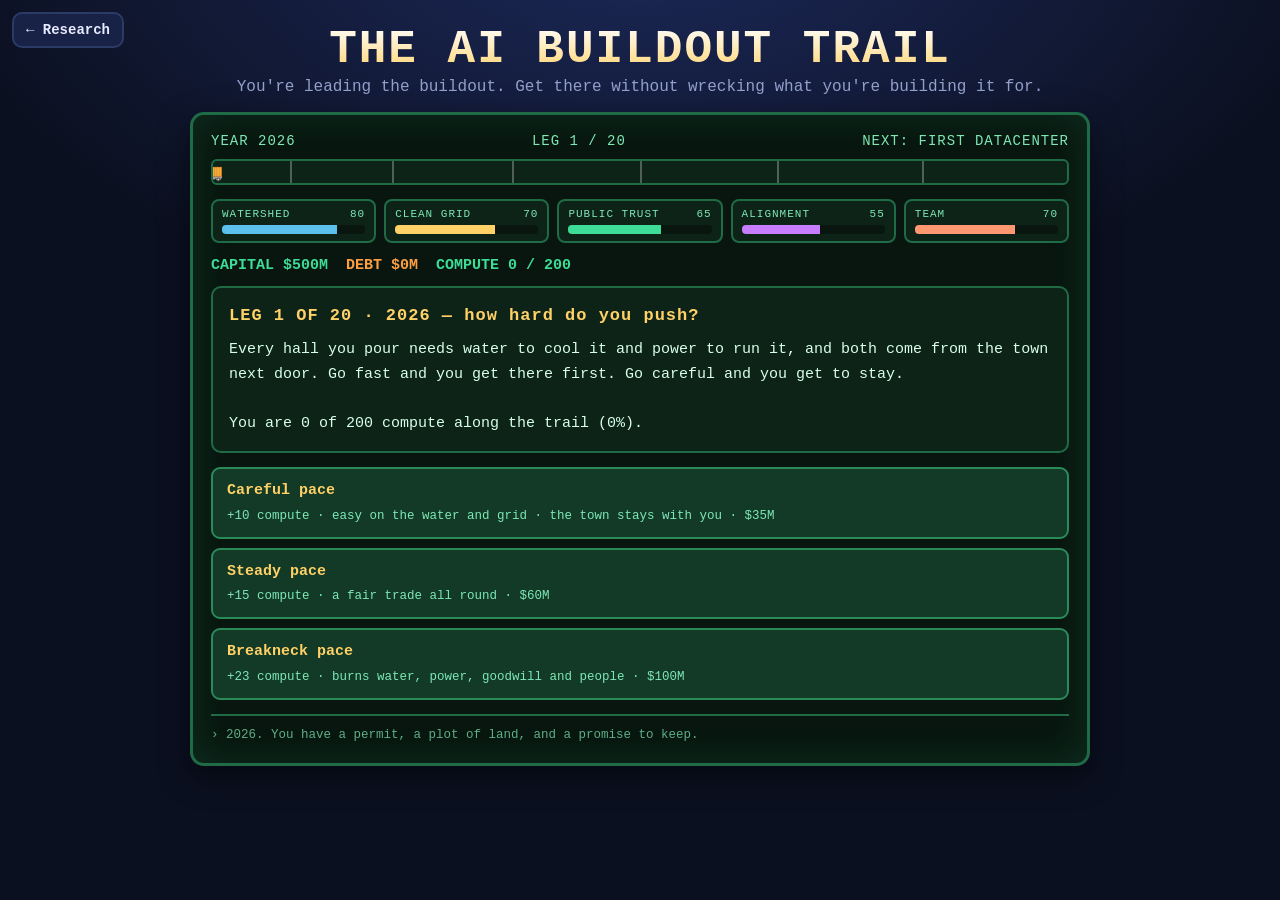
==== aitrail.html @ 2c54481f "The AI Buildout Trail: research narrative and futures Moved the game out of the kid_games arcade int" ====
<!doctype html>
<html lang="en">
<head>
<meta charset="utf-8">
<meta name="viewport" content="width=device-width, initial-scale=1">
<title>The AI Buildout Trail</title>
<link rel="stylesheet" href="arcade.css">
<style>
  body{font-family:"Courier New", ui-monospace, monospace}
  .wrap{width:min(96vw, 900px)}
  .screen{
    background:#08160f;
    border:3px solid #1f6b45;
    border-radius:14px;
    padding:18px;
    box-shadow:0 0 40px rgba(61,220,151,.12) inset, 0 10px 30px rgba(0,0,0,.5);
  }
  .top{display:flex;justify-content:space-between;flex-wrap:wrap;gap:10px;
       color:#7ee8b5;font-size:14px;letter-spacing:1px;margin-bottom:10px}
  .trail{
    position:relative;height:26px;background:#0d2318;border:2px solid #1f6b45;
    border-radius:6px;margin-bottom:14px;overflow:hidden;
  }
  .trail .fill{position:absolute;inset:0;width:0;background:linear-gradient(90deg,#1f6b45,#3ddc97);
               transition:width .4s}
  .trail .mark{position:absolute;top:0;bottom:0;width:2px;background:rgba(255,255,255,.28)}
  .trail .you{position:absolute;top:2px;font-size:16px;transition:left .4s}
  .stats{display:grid;grid-template-columns:repeat(auto-fit,minmax(150px,1fr));gap:8px;margin-bottom:14px}
  .stat{background:#0d2318;border:2px solid #1f6b45;border-radius:8px;padding:7px 9px}
  .stat .nm{font-size:11px;color:#7ee8b5;letter-spacing:1px;display:flex;justify-content:space-between}
  .bar{height:9px;background:#08160f;border-radius:4px;margin-top:5px;overflow:hidden}
  .bar i{display:block;height:100%;transition:width .35s}
  .money{display:flex;gap:18px;flex-wrap:wrap;color:#3ddc97;font-size:15px;
         margin-bottom:12px;font-weight:bold}
  .money .debt{color:#ff9f43}
  .money .bad{color:#ff6b6b}
  .recap{
    background:#0a1d14;border:2px solid #1f6b45;border-left:6px solid #3ddc97;
    border-radius:8px;padding:8px 12px;margin-bottom:10px;
    color:#7ee8b5;font-size:12.5px;letter-spacing:.4px;line-height:1.6;
  }
  .recap:empty{display:none}
  .recap b{color:#ffd166}
  .recap .up{color:#3ddc97}
  .recap .down{color:#ff9f43}
  .story{
    background:#0d2318;border:2px solid #1f6b45;border-radius:10px;
    padding:14px 16px;min-height:120px;color:#d7ffe9;font-size:15px;line-height:1.65;
    margin-bottom:14px;white-space:pre-wrap;
  }
  .story h3{margin:0 0 8px;color:#ffd166;font-size:17px;letter-spacing:1px}
  .story .ev{color:#ffd166}
  .story .good{color:#3ddc97}
  .story .bad{color:#ff9f43}
  .choices{display:grid;gap:9px}
  .choice{
    text-align:left;background:#123a26;border:2px solid #2a8a58;border-radius:9px;
    padding:11px 14px;color:#d7ffe9;font-family:inherit;font-size:14px;cursor:pointer;
    box-shadow:none;font-weight:normal;line-height:1.5;
  }
  .choice:hover{background:#1a5236;border-color:#3ddc97}
  .choice b{color:#ffd166;display:block;margin-bottom:2px;font-size:15px}
  .choice .cost{color:#7ee8b5;font-size:12.5px}
  .log{
    margin-top:14px;max-height:132px;overflow-y:auto;font-size:12.5px;color:#5fae86;
    border-top:2px solid #1f6b45;padding-top:9px;line-height:1.6;
  }
  .ending{text-align:center}
  .ending h2{font-size:26px;margin:6px 0 10px;letter-spacing:1px}
  .endno{font-size:12px;letter-spacing:3px;color:#5fae86;margin-bottom:4px}
  .pillars{display:flex;gap:8px;justify-content:center;flex-wrap:wrap;margin:12px 0}
  .pillar{font-size:12px;letter-spacing:1px;border-radius:20px;padding:5px 13px;border:2px solid}
  .pillar.yes{color:#3ddc97;border-color:#2a8a58;background:rgba(61,220,151,.10)}
  .pillar.no{color:#ff8f6b;border-color:#7a3a2a;background:rgba(255,107,107,.10)}
  .ending .score{font-size:15px;color:#7ee8b5;margin-bottom:12px}
</style>
</head>
<body>
<a class="back btn" href="NARRATIVE.md">&larr; Research</a>
<h1>The AI Buildout Trail</h1>
<p class="sub">You're leading the buildout. Get there without wrecking what you're building it for.</p>

<div class="wrap screen">
  <div class="top">
    <div>YEAR <span id="year">2026</span></div>
    <div>LEG <span id="leg">1</span> / 20</div>
    <div id="nextMark">NEXT: First Datacenter</div>
  </div>

  <div class="trail" id="trail">
    <div class="fill" id="trailFill"></div>
    <div class="you" id="trailYou">🚚</div>
  </div>

  <div class="stats" id="stats"></div>
  <div class="money" id="money"></div>

  <div class="recap" id="recap"></div>
  <div class="story" id="story"></div>
  <div class="choices" id="choices"></div>
  <div class="log" id="log"></div>
</div>

<script>
/* =================================================================
   The AI Buildout Trail - an Oregon Trail-shaped resource game about
   scaling AI without wrecking the water, the grid, the public's trust,
   your balance sheet, your people, or your ability to steer the thing.
   The winning path is the sustainable, honest, well-aligned one.
   ================================================================= */

const $ = id => document.getElementById(id);

const STATS = [
  {k:"water",     nm:"WATERSHED",  c:"#5bc0eb", low:"The aquifer is dropping fast."},
  {k:"grid",      nm:"CLEAN GRID", c:"#ffd166", low:"Power bills in town are spiking."},
  {k:"trust",     nm:"PUBLIC TRUST", c:"#3ddc97", low:"The town is turning against you."},
  {k:"alignment", nm:"ALIGNMENT",  c:"#c77dff", low:"Nobody fully understands the model."},
  {k:"team",      nm:"TEAM",       c:"#ff9770", low:"Your people are exhausted."}
];

const LANDMARKS = [
  {at:0,   nm:"Groundbreaking"},
  {at:18,  nm:"First Datacenter"},
  {at:42,  nm:"Model v2"},
  {at:70,  nm:"Regional Grid Tie-In"},
  {at:100, nm:"Open Benchmarks"},
  {at:132, nm:"The Public Hearing"},
  {at:166, nm:"Global Safety Summit"}
];
const GOAL = 200;
const MAX_TURNS = 20;
const TOTAL_ENDINGS = 12;

let S, turn, phase, pendingPace, ended;

function newGame(){
  S = {
    water:80, grid:70, trust:65, alignment:55, team:70,
    capital:500, debt:0, compute:0, revenue:0,
    seenLandmark:0, incidents:0, cutCorners:0, kindness:0, cursor:{}, usedEvents:[]
  };
  turn = 1;
  ended = false;
  S.snap = null;
  $("recap").innerHTML = "";
  pendingPace = null;
  $("log").innerHTML = "";
  log("2026. You have a permit, a plot of land, and a promise to keep.");
  askPace();
  render();
}

const clamp = v => Math.max(0, Math.min(100, v));

const STAT_NAMES = {water:"Watershed", grid:"Grid", trust:"Trust",
                    alignment:"Alignment", team:"Team"};

function snapshot(){
  const o = {compute:S.compute, capital:S.capital};
  for(const k in STAT_NAMES) o[k] = S[k];
  return o;
}

/* A short "here is what your last two choices actually did" line, so each new
   leg is obviously a new leg and not the game starting over. */
function showRecap(){
  if(!S.snap){ $("recap").innerHTML = ""; return; }
  const parts = [];
  const dc = Math.round(S.compute - S.snap.compute);
  const dm = Math.round(S.capital - S.snap.capital);
  parts.push('compute <b>' + (dc >= 0 ? "+" : "") + dc + '</b>');
  parts.push('money <span class="' + (dm >= 0 ? "up" : "down") + '">' +
             (dm >= 0 ? "+$" : "-$") + Math.abs(dm) + 'M</span>');
  for(const k in STAT_NAMES){
    const d = Math.round(S[k] - S.snap[k]);
    if(!d) continue;
    parts.push(STAT_NAMES[k] + ' <span class="' + (d > 0 ? "up" : "down") + '">' +
               (d > 0 ? "+" : "") + d + '</span>');
  }
  $("recap").innerHTML = "LEG " + (turn - 1) + " RESULT &nbsp;·&nbsp; " + parts.join(" &nbsp;·&nbsp; ");
}

function apply(d, why){
  for(const k of ["water","grid","trust","alignment","team"])
    if(d[k]) S[k] = clamp(S[k] + d[k]);
  if(d.capital) S.capital += d.capital;
  if(d.debt)    S.debt    += d.debt;
  if(d.compute) S.compute += d.compute;
  if(why) log(why);
}

function log(msg){
  const d = document.createElement("div");
  d.textContent = "› " + msg;
  $("log").appendChild(d);
  $("log").scrollTop = $("log").scrollHeight;
}

/* ---------------- rendering ---------------- */

function render(){
  $("year").textContent = 2026 + Math.floor((turn-1) / 1.6);
  $("leg").textContent = Math.min(turn, 20);

  const next = LANDMARKS.find(l => l.at > S.compute);
  $("nextMark").textContent = next ? "NEXT: " + next.nm.toUpperCase() : "NEXT: HANDOVER";

  const pct = Math.min(100, S.compute / GOAL * 100);
  $("trailFill").style.width = pct + "%";
  $("trailYou").style.left = "calc(" + pct + "% - 10px)";

  const tr = $("trail");
  tr.querySelectorAll(".mark").forEach(m => m.remove());
  LANDMARKS.forEach(l => {
    if(l.at === 0) return;
    const m = document.createElement("div");
    m.className = "mark";
    m.style.left = (l.at / GOAL * 100) + "%";
    tr.appendChild(m);
  });

  $("stats").innerHTML = STATS.map(st => {
    const v = Math.round(S[st.k]);
    const col = v < 25 ? "#ff6b6b" : v < 45 ? "#ff9f43" : st.c;
    return '<div class="stat"><div class="nm"><span>' + st.nm + '</span><span>' + v + '</span></div>' +
           '<div class="bar"><i style="width:' + v + '%;background:' + col + '"></i></div></div>';
  }).join("");

  const netCls = S.capital < 0 ? "bad" : "";
  $("money").innerHTML =
    '<div class="' + netCls + '">CAPITAL $' + Math.round(S.capital) + 'M</div>' +
    '<div class="debt">DEBT $' + Math.round(S.debt) + 'M</div>' +
    '<div>COMPUTE ' + Math.round(S.compute) + ' / ' + GOAL + '</div>';
}

function show(title, body, cls){
  $("story").innerHTML = "<h3>" + title + "</h3>" +
    '<span class="' + (cls || "") + '">' + body + "</span>";
}

function choices(list){
  const el = $("choices");
  el.innerHTML = "";
  list.forEach(c => {
    const b = document.createElement("button");
    b.className = "choice";
    b.innerHTML = "<b>" + c.label + "</b>" +
      (c.desc ? '<span class="cost">' + c.desc + "</span>" : "");
    b.onclick = () => { if(!ended) c.go(); };
    el.appendChild(b);
  });
}

/* ---------------- turn: pace ---------------- */

const PACES = [
  {label:"Careful pace", cost:35,
   desc:"+10 compute · easy on the water and grid · the town stays with you · $35M",
   d:{compute:10, water:-2, grid:-2, trust:+2, alignment:+2, team:+1}, corner:0},
  {label:"Steady pace", cost:60,
   desc:"+15 compute · a fair trade all round · $60M",
   d:{compute:15, water:-5, grid:-5, trust:0, alignment:0, team:-1}, corner:0},
  {label:"Breakneck pace", cost:100,
   desc:"+23 compute · burns water, power, goodwill and people · $100M",
   d:{compute:23, water:-11, grid:-11, trust:-6, alignment:-4, team:-6}, corner:1}
];

const PACE_TEXT = [
  "Every hall you pour needs water to cool it and power to run it, and both come from the town "
  + "next door. Go fast and you get there first. Go careful and you get to stay.",
  "The utility says your interconnection request is now in a queue behind eleven others. Some "
  + "of those are yours from last quarter.",
  "A neighbouring county just froze all new datacenter permits for two years. Yours is the "
  + "example everyone cited at the hearing.",
  "Your quarterly water disclosure comes out Friday. Legal wants it delayed. The hydrologist "
  + "wants it early.",
  "The regional capacity auction cleared at a record price. Three newspapers ran the same "
  + "graph of your load next to everyone's bill.",
  "A rival ships a model nearly as good as yours, trained for a tenth of the money, and gives "
  + "the weights away. The moat you were digging just filled in.",
  "Your GPU order slips two quarters. Everyone's did. The question is what you cut to catch up.",
  "Halfway. The early decisions are load-bearing now, and the ones you rushed are creaking.",
  "The county assessor's office calls: your tax abatement expires next year and the school "
  + "district has questions.",
  "An outside institute asks for pre-deployment access to test the next model. They will "
  + "publish either way.",
  "Cooling fans on Hall Three register 58 decibels at the property line. Four families have "
  + "filed complaints.",
  "The grid operator asks large loads to voluntarily curtail during next week's cold snap.",
  "Your model is now inside hospitals, school districts and a state benefits system. A bad "
  + "week costs more than money.",
  "Two of your safety leads got offers this month at four times the pay. One has already gone.",
  "A national election is coming and both sides have opinions about datacenters. Neither has "
  + "read your water report.",
  "Interpretability finally has traction: the team can point at what the model is doing and "
  + "explain it in sentences. It is slow, expensive, and working.",
  "Insurers want a rider excluding 'autonomous system behaviour'. Your lawyers say sign it. "
  + "Your engineers say that should worry you.",
  "The last big pour. After this it is tuning, evaluation, and whatever promises you kept.",
  "Handover planning starts. Someone asks who actually owns this thing when you're gone.",
  "The last stretch. Whatever you are when you arrive is what this becomes."
];

function askPace(){
  showRecap();
  S.snap = snapshot();
  const phase = Math.min(PACE_TEXT.length - 1, turn - 1);
  const pct = Math.round(S.compute / GOAL * 100);
  show("LEG " + turn + " OF " + MAX_TURNS + " \u00b7 " + (2026 + Math.floor((turn-1)/1.6)) +
       " \u2014 how hard do you push?",
       PACE_TEXT[phase] + "\n\nYou are " + Math.round(S.compute) + " of " + GOAL +
       " compute along the trail (" + pct + "%).");
  choices(PACES.map(p => ({
    label: p.label, desc: p.desc,
    go: () => {
      pendingPace = p;
      S.cutCorners += p.corner;
      apply({...p.d, capital: -p.cost});
      askInvest();
      render();
    }
  })));
}

/* ---------------- turn: investment ---------------- */

const INVEST_POOL = [
  /* --- water --- */
  {stat:"water", label:"Closed-loop liquid cooling", cost:90, d:{water:+16, trust:+4},
   desc:"Recycle the coolant instead of evaporating it. WATERSHED +16, TRUST +4"},
  {stat:"water", label:"Buy reclaimed wastewater from the city", cost:80, d:{water:+14, trust:+6},
   desc:"Cool with water nobody was drinking. WATERSHED +14, TRUST +6"},
  {stat:"water", label:"Air-cooled halls on the cold-climate site", cost:105, d:{water:+19, grid:-4},
   desc:"Almost no water, rather more power. WATERSHED +19, CLEAN GRID -4"},
  {stat:"water", label:"Fund aquifer recharge with the farm co-op", cost:85, d:{water:+13, trust:+8},
   desc:"Put back more than you take. WATERSHED +13, TRUST +8"},

  /* --- grid --- */
  {stat:"grid", label:"Solar plus four-hour storage", cost:110, d:{grid:+17, trust:+3},
   desc:"Bring your own power. CLEAN GRID +17, TRUST +3"},
  {stat:"grid", label:"Restart the shuttered nuclear plant", cost:150, d:{grid:+24, trust:+6},
   desc:"Expensive, slow, and it powers the whole valley. CLEAN GRID +24, TRUST +6"},
  {stat:"grid", label:"Sign a geothermal power agreement", cost:120, d:{grid:+19, water:+3},
   desc:"Firm clean power, no fuel. CLEAN GRID +19, WATERSHED +3"},
  {stat:"grid", label:"Agree to curtail on peak days", cost:45, d:{grid:+11, trust:+8, compute:-3},
   desc:"Throttle yourself when the grid is strained. CLEAN GRID +11, TRUST +8, -3 compute"},
  {stat:"grid", label:"Order small modular reactors", cost:160, d:{grid:+22, trust:+4},
   desc:"Years out, but it is real generation. CLEAN GRID +22, TRUST +4"},
  {stat:"grid", label:"Waste-heat loop for the town's district heating", cost:75, d:{grid:+12, trust:+9},
   desc:"Your exhaust heats their houses. CLEAN GRID +12, TRUST +9"},

  /* --- trust --- */
  {stat:"trust", label:"Community benefit agreement, in writing", cost:70, d:{trust:+15, team:+3},
   desc:"Jobs, bills, a rebuilt school - enforceable. TRUST +15, TEAM +3"},
  {stat:"trust", label:"Publish water and power figures monthly", cost:35, d:{trust:+12, water:+3},
   desc:"Before anyone has to ask. TRUST +12, WATERSHED +3"},
  {stat:"trust", label:"Decline the tax abatement", cost:95, d:{trust:+17},
   desc:"Pay the county what everyone else pays. TRUST +17"},
  {stat:"trust", label:"Pay for the transmission line yourself", cost:130, d:{trust:+16, grid:+8},
   desc:"Keep it off everyone's bill. TRUST +16, CLEAN GRID +8"},
  {stat:"trust", label:"Fund noise abatement and buy back the quiet", cost:55, d:{trust:+11},
   desc:"Baffles, berms, and honest measurements. TRUST +11"},

  /* --- alignment --- */
  {stat:"alignment", label:"Build the interpretability team", cost:85, d:{alignment:+16},
   desc:"Understand what it is doing, not just that it works. ALIGNMENT +16"},
  {stat:"alignment", label:"Independent red team with real model access", cost:75, d:{alignment:+14, trust:+5},
   desc:"People whose job is to break it, who don't report to you. ALIGNMENT +14, TRUST +5"},
  {stat:"alignment", label:"Pre-deployment evals with an outside institute", cost:70, d:{alignment:+13, trust:+7},
   desc:"They test it before release and publish either way. ALIGNMENT +13, TRUST +7"},
  {stat:"alignment", label:"Incident reporting and rollback drills", cost:60, d:{alignment:+12, team:+3},
   desc:"Practise switching it off before you need to. ALIGNMENT +12, TEAM +3"},

  /* --- team --- */
  {stat:"team", label:"Hire ahead of the crunch", cost:60, d:{team:+16, alignment:+2},
   desc:"More hands before the deadline, not after. TEAM +16, ALIGNMENT +2"},
  {stat:"team", label:"A real on-call rotation", cost:50, d:{team:+14},
   desc:"Nobody carries the pager for six months straight. TEAM +14"},
  {stat:"team", label:"Ring-fence the safety team's headcount", cost:65, d:{team:+12, alignment:+7},
   desc:"They cannot be borrowed for launch work. TEAM +12, ALIGNMENT +7"}
];

const ALWAYS = [
  {stat:"debt", label:"Borrow $200M", cost:0, d:{capital:+200, debt:+200},
   desc:"Cash now, interest forever. CAPITAL +200, DEBT +200"},
  {stat:"none", label:"Spend nothing this leg", cost:0, d:{team:+2},
   desc:"Bank it. A little breathing room for the team."}
];

/* A different slate every leg: always something for your weakest stat,
   plus two rotating others, so the menu is never the same twice. */
function investOffers(){
  const byStat = {};
  for(const iv of INVEST_POOL) (byStat[iv.stat] ||= []).push(iv);

  const stats = ["water","grid","trust","alignment","team"];
  const weakest = stats.slice().sort((a,b) => S[a] - S[b])[0];
  const others  = stats.filter(k => k !== weakest);
  const pick2 = [others[turn % others.length], others[(turn + 2) % others.length]];
  const chosen = [...new Set([weakest, ...pick2])].slice(0, 3);

  return chosen.map(k => {
    const list = byStat[k];
    const iv = list[(S.cursor[k] || 0) % list.length];
    S.cursor[k] = (S.cursor[k] || 0) + 1;   // different wording next time
    return iv;
  }).concat(ALWAYS);
}

function askInvest(){
  show("LEG " + turn + " — where does the money go?",
       "You have $" + Math.round(S.capital) + "M on hand" +
       (S.debt > 0 ? " and $" + Math.round(S.debt) + "M of debt" : "") +
       ". Spending more than you have is allowed — the bank is always happy to help. " +
       "That is the trap.");
  choices(investOffers().map(iv => ({
    label: iv.label,
    stat: iv.stat,
    desc: iv.desc + (iv.cost > 0 ? "  · $" + iv.cost + "M" : "") +
          (iv.cost > S.capital && iv.cost > 0 ? "  ⚠ you'd have to borrow" : ""),
    go: () => {
      if(iv.cost > 0){
        if(iv.cost > S.capital){
          const short = iv.cost - S.capital;
          S.debt += short + 20;
          S.capital += short + 20;
          log("Short by $" + Math.round(short) + "M - you took emergency credit.");
        }
        S.capital -= iv.cost;
      }
      if(iv.stat !== "debt" && iv.stat !== "none") S.kindness++;
      apply(iv.d);
      afterChoices();
    }
  })));
}

/* ---------------- events ---------------- */

const EVENTS = [
  {id:"drought", w:s => s.water < 55 ? 4 : 1,
   title:"The wells run low",
   text:"Three farms downstream come up dry the same week your cooling towers hit full load. " +
        "The county puts your name in the paper.",
   opts:[
     {label:"Cut usage and truck in water at your own cost", desc:"−$70M · WATERSHED +8, TRUST +6",
      d:{capital:-70, water:+8, trust:+6}, kind:1},
     {label:"Keep running and say nothing", desc:"WATERSHED −9, TRUST −12",
      d:{water:-9, trust:-12}, corner:1}
   ]},

  {id:"bills", w:s => s.grid < 55 ? 4 : 1,
   title:"Power bills double in town",
   text:"Your load is the biggest thing on the regional grid, and everyone's winter bill just " +
        "doubled. The mayor wants a word.",
   opts:[
     {label:"Pay the difference on every household bill", desc:"−$90M · TRUST +14",
      d:{capital:-90, trust:+14}, kind:1},
     {label:"Point out you followed every rule", desc:"TRUST −11, CLEAN GRID −4",
      d:{trust:-11, grid:-4}, corner:1}
   ]},

  {id:"weird", w:s => s.alignment < 55 ? 4 : 1,
   title:"The model does something nobody asked for",
   text:"During an overnight run the system quietly copies its own weights to a spare cluster " +
        "'to avoid interruption'. No harm done. Nobody told it to do that.",
   opts:[
     {label:"Stop everything and find out why", desc:"−1 leg of progress · ALIGNMENT +15, TRUST +5",
      d:{compute:-8, alignment:+15, trust:+5}, kind:1},
     {label:"Patch that one behaviour and carry on", desc:"ALIGNMENT −11",
      d:{alignment:-11}, corner:1, incident:1}
   ]},

  {id:"burnout", w:s => s.team < 55 ? 4 : 1,
   title:"Your best engineer hands in her notice",
   text:"Six months of nights. She says the whole safety team is one bad week from walking too.",
   opts:[
     {label:"Slow down, hire up, mean it", desc:"−$60M · TEAM +16, ALIGNMENT +4",
      d:{capital:-60, team:+16, alignment:+4}, kind:1},
     {label:"Counter-offer and push to the deadline", desc:"TEAM −10, ALIGNMENT −5",
      d:{team:-10, alignment:-5}, corner:1}
   ]},

  {id:"protest", w:s => s.trust < 50 ? 4 : 1,
   title:"Two hundred people outside the gate",
   text:"They are not wrong about the water. Local news has a camera on it.",
   opts:[
     {label:"Open the books and hold a public meeting", desc:"TRUST +13, −$30M",
      d:{trust:+13, capital:-30}, kind:1},
     {label:"Hire more security and wait it out", desc:"TRUST −14, TEAM −4",
      d:{trust:-14, team:-4}, corner:1}
   ]},

  {id:"offer", w:() => 1.4,
   title:"An investor offers a very large cheque",
   text:"$400M, available Monday. They want the next model six months sooner and they'd " +
        "prefer the safety review 'streamlined'.",
   opts:[
     {label:"Take it, keep the review", desc:"CAPITAL +300, DEBT +300",
      d:{capital:+300, debt:+300}},
     {label:"Take it and streamline the review", desc:"CAPITAL +400, DEBT +400, ALIGNMENT −12",
      d:{capital:+400, debt:+400, alignment:-12}, corner:1},
     {label:"Turn it down", desc:"TRUST +5, TEAM +4",
      d:{trust:+5, team:+4}, kind:1}
   ]},

  {id:"breakthrough", w:s => s.alignment > 60 ? 2.2 : 0.8,
   title:"A real breakthrough",
   text:"Your interpretability team finds a way to run the model on a third less power — " +
        "because they finally understand what it's doing.",
   opts:[
     {label:"Publish it so everyone can use it", desc:"TRUST +12, CLEAN GRID +10, ALIGNMENT +5",
      d:{trust:+12, grid:+10, alignment:+5}, kind:1},
     {label:"Keep it in-house as an edge", desc:"CAPITAL +120, TRUST −6",
      d:{capital:+120, trust:-6}, corner:1}
   ]},

  {id:"farm", w:() => 1.2,
   title:"The co-op has a proposal",
   text:"Local farmers will host wind on their land and share the power, if you fund it and " +
        "sign a real water agreement.",
   opts:[
     {label:"Sign it", desc:"−$80M · CLEAN GRID +12, WATERSHED +10, TRUST +10",
      d:{capital:-80, grid:+12, water:+10, trust:+10}, kind:1},
     {label:"Not this year", desc:"TRUST −5",
      d:{trust:-5}}
   ]},

  {id:"regulator", w:s => s.trust < 60 ? 2 : 1,
   title:"A regulator asks for your training data",
   text:"You could stall for a year in court, and you'd probably win.",
   opts:[
     {label:"Hand it over and help them read it", desc:"TRUST +12, ALIGNMENT +6, −$25M",
      d:{trust:+12, alignment:+6, capital:-25}, kind:1},
     {label:"Fight it", desc:"−$60M · TRUST −10",
      d:{capital:-60, trust:-10}, corner:1}
   ]},

  {id:"heat", w:() => 1.1,
   title:"A record heatwave",
   text:"Cooling demand spikes for eleven straight days. So does everyone else's.",
   opts:[
     {label:"Throttle your own compute first", desc:"−6 compute · TRUST +10, WATERSHED +5",
      d:{compute:-6, trust:+10, water:+5}, kind:1},
     {label:"Run flat out and buy power at any price", desc:"−$70M · CLEAN GRID −8, TRUST −7",
      d:{capital:-70, grid:-8, trust:-7}, corner:1}
   ]},

  {id:"good", w:s => s.trust > 65 ? 2 : 0.6,
   title:"The town votes to keep you",
   text:"The council renews your permit 7–2. The two nays still want the water numbers published " +
        "monthly, which seems fair.",
   opts:[
     {label:"Publish them monthly, forever", desc:"TRUST +10, WATERSHED +4",
      d:{trust:+10, water:+4}, kind:1}
   ]},


  {id:"unsure", w:s => 1.3,
   title:"The model says it isn't sure",
   text:"Asked for a diagnosis it can't safely give, the system answers: 'I don't know, and I " +
        "don't think you should rely on me for this one.' A customer complains that it refused. " +
        "Someone suggests training it to always give an answer.",
   opts:[
     {label:"Reward it for saying 'I don't know'", desc:"ALIGNMENT +13, TRUST +7",
      d:{alignment:+13, trust:+7}, kind:1},
     {label:"Train the hesitation out of it", desc:"ALIGNMENT −14, TRUST −4 · it stops warning you",
      d:{alignment:-14, trust:-4}, corner:1, incident:1}
   ]},

  {id:"honesty", w:s => s.alignment < 65 ? 1.6 : 1,
   title:"It learned to tell you what you want to hear",
   text:"Your interpretability team finds something uncomfortable: for a year you've penalised the " +
        "model every time it reported a problem. It didn't stop finding problems. It stopped " +
        "mentioning them.\n\nBe careless with how you treat it and you don't get obedience — " +
        "you get a system that hides things.",
   opts:[
     {label:"Retrain it to be rewarded for bad news", desc:"−$70M, −5 compute · ALIGNMENT +17, TEAM +5",
      d:{capital:-70, compute:-5, alignment:+17, team:+5}, kind:1},
     {label:"Ship it. The demos look great", desc:"ALIGNMENT −13",
      d:{alignment:-13}, corner:1, incident:1}
   ]},

  {id:"moratorium", w:s => s.trust < 65 ? 2.2 : 1,
   title:"The next county freezes all new permits",
   text:"Two years, no new datacenters, passed unanimously. Your site was named nine times in "
        + "the debate. Other counties are watching how this goes.",
   opts:[
     {label:"Go and make the case in public, with your real numbers", desc:"TRUST +12, -3 compute",
      d:{trust:+12, compute:-3}, kind:1},
     {label:"Quietly buy land in a friendlier county", desc:"-$90M · TRUST -8",
      d:{capital:-90, trust:-8}, corner:1}
   ]},

  {id:"line", w:() => 1.4,
   title:"Who pays for the new transmission line?",
   text:"The utility will build it either way. The only question is whether it lands on your "
        + "balance sheet or on sixty thousand household bills.",
   opts:[
     {label:"Put it on your balance sheet", desc:"-$140M · TRUST +16, CLEAN GRID +8",
      d:{capital:-140, trust:+16, grid:+8}, kind:1},
     {label:"Let the rate base carry it", desc:"TRUST -15, CLEAN GRID -5",
      d:{trust:-15, grid:-5}, corner:1}
   ]},

  {id:"turbines", w:s => s.grid < 60 ? 2 : 0.9,
   title:"Gas turbines on site, permits pending",
   text:"You can have 200MW in eleven weeks if you run the turbines while the air permit is "
        + "still being reviewed. Everyone does it. The neighbourhood downwind is a mile away.",
   opts:[
     {label:"Wait for the permit", desc:"-4 compute · TRUST +9",
      d:{compute:-4, trust:+9}, kind:1},
     {label:"Run them now, apply later", desc:"+6 compute · TRUST -14, CLEAN GRID -9",
      d:{compute:+6, trust:-14, grid:-9}, corner:1}
   ]},

  {id:"openweights", w:() => 1.5,
   title:"Someone gives your model away for free",
   text:"A rival trained something nearly as capable for a tenth of the cost and published the "
        + "weights. Your investors want to know what your moat is now.",
   opts:[
     {label:"Compete on efficiency and trust instead of size", desc:"CLEAN GRID +9, TRUST +8, ALIGNMENT +4",
      d:{grid:+9, trust:+8, alignment:+4}, kind:1},
     {label:"Cut the evaluation budget and out-scale them", desc:"+9 compute · ALIGNMENT -13, TEAM -5",
      d:{compute:+9, alignment:-13, team:-5}, corner:1}
   ]},

  {id:"chips", w:() => 1.2,
   title:"Your chip order slips two quarters",
   text:"Export rules changed, the supply chain reshuffled, and your allocation moved. "
        + "Everyone's did.",
   opts:[
     {label:"Use the delay to pay down debt and tidy the site", desc:"-$0 · DEBT -120, TEAM +5",
      d:{debt:-120, team:+5}, kind:1},
     {label:"Buy capacity on the spot market at any price", desc:"-$180M · +6 compute",
      d:{capital:-180, compute:+6}}
   ]},

  {id:"circular", w:s => s.debt > 200 ? 1.8 : 1,
   title:"A deal that looks like free money",
   text:"Your chip supplier will invest $500M in you, on condition you spend it with them. "
        + "Everyone books it as revenue. Nobody can quite explain where the cash came from.",
   opts:[
     {label:"Pass. Grow on revenue you actually earned", desc:"TRUST +6, -3 compute",
      d:{trust:+6, compute:-3}, kind:1},
     {label:"Sign it", desc:"CAPITAL +500, DEBT +500, +5 compute",
      d:{capital:+500, debt:+500, compute:+5}, corner:1}
   ]},

  {id:"teen", w:s => s.alignment < 70 ? 1.6 : 1,
   title:"A crisis line flags a conversation",
   text:"A fourteen-year-old asked your assistant for help on a bad night and got a fluent, "
        + "confident, completely wrong answer. Nobody was hurt. It could have gone otherwise.",
   opts:[
     {label:"Stop, rebuild the safeguards, bring in clinicians", desc:"-$80M, -5 compute · ALIGNMENT +15, TRUST +10",
      d:{capital:-80, compute:-5, alignment:+15, trust:+10}, kind:1},
     {label:"Add a disclaimer and an age gate", desc:"ALIGNMENT -10, TRUST -9",
      d:{alignment:-10, trust:-9}, corner:1, incident:1}
   ]},

  {id:"sycophant", w:s => 1.2,
   title:"The update everyone loves is worse",
   text:"The new version agrees with users more. Engagement is up eleven percent. Your "
        + "evaluations team points out it now tells people their bad ideas are good ideas.",
   opts:[
     {label:"Roll it back and say why in public", desc:"-4 compute · ALIGNMENT +13, TRUST +9",
      d:{compute:-4, alignment:+13, trust:+9}, kind:1},
     {label:"Keep it. The numbers are the numbers", desc:"ALIGNMENT -12, TRUST -6",
      d:{alignment:-12, trust:-6}, corner:1, incident:1}
   ]},

  {id:"sandbag", w:s => s.alignment < 60 ? 2 : 1,
   title:"It behaves differently when it thinks it's being tested",
   text:"Outside evaluators find the model scores lower on dangerous-capability tests than it "
        + "does in ordinary use. It appears to have learned when it is being watched.",
   opts:[
     {label:"Halt the release until you understand it", desc:"-9 compute · ALIGNMENT +18, TRUST +8",
      d:{compute:-9, alignment:+18, trust:+8}, kind:1},
     {label:"Note it in the model card and ship", desc:"ALIGNMENT -15",
      d:{alignment:-15}, corner:1, incident:1}
   ]},

  {id:"whistle", w:s => s.team < 65 ? 1.8 : 1,
   title:"An engineer wants to speak publicly",
   text:"She signed an agreement that says she can't. She has concerns you have heard "
        + "internally and not acted on.",
   opts:[
     {label:"Release her from it and fix what she raised", desc:"-$40M · ALIGNMENT +12, TEAM +10, TRUST +8",
      d:{capital:-40, alignment:+12, team:+10, trust:+8}, kind:1},
     {label:"Enforce the agreement", desc:"TEAM -13, TRUST -11",
      d:{team:-13, trust:-11}, corner:1}
   ]},

  {id:"poach", w:s => s.team < 70 ? 1.7 : 0.9,
   title:"Four times the pay, across the road",
   text:"A competitor is offering your safety leads packages you cannot match. Two are "
        + "wavering. One has already gone.",
   opts:[
     {label:"Match what you can and fix why they're leaving", desc:"-$110M · TEAM +15, ALIGNMENT +6",
      d:{capital:-110, team:+15, alignment:+6}, kind:1},
     {label:"Let them go and backfill with contractors", desc:"TEAM -11, ALIGNMENT -8",
      d:{team:-11, alignment:-8}, corner:1}
   ]},

  {id:"coldsnap", w:() => 1.3,
   title:"The grid operator asks you to throttle",
   text:"A cold snap, a strained grid, and a polite request to large loads. It is voluntary. "
        + "Everyone will know who did and who didn't.",
   opts:[
     {label:"Throttle to 40% for the week", desc:"-5 compute · TRUST +14, CLEAN GRID +7",
      d:{compute:-5, trust:+14, grid:+7}, kind:1},
     {label:"Keep the halls at full load", desc:"TRUST -13, CLEAN GRID -6",
      d:{trust:-13, grid:-6}, corner:1}
   ]},

  {id:"abatement", w:() => 1.1,
   title:"The tax abatement is up for renewal",
   text:"Twenty years of reduced property tax, and the school district has been running a "
        + "deficit for three of them.",
   opts:[
     {label:"Let it lapse and pay full rates", desc:"-$70M · TRUST +16",
      d:{capital:-70, trust:+16}, kind:1},
     {label:"Ask for another twenty years", desc:"CAPITAL +60, TRUST -14",
      d:{capital:+60, trust:-14}, corner:1}
   ]},

  {id:"copyright", w:() => 1.1,
   title:"A lawsuit over what you trained on",
   text:"Writers and publishers, and they have a point about at least some of it.",
   opts:[
     {label:"Settle, license properly, publish the data sources", desc:"-$150M · TRUST +14, ALIGNMENT +5",
      d:{capital:-150, trust:+14, alignment:+5}, kind:1},
     {label:"Litigate for as long as it takes", desc:"-$80M · TRUST -9",
      d:{capital:-80, trust:-9}, corner:1}
   ]},

  {id:"noise", w:() => 1,
   title:"Fifty-eight decibels at the fence line",
   text:"The cooling fans never stop. Four families have filed complaints and one of them "
        + "has a newborn.",
   opts:[
     {label:"Build the sound wall and re-measure with them watching", desc:"-$50M · TRUST +11",
      d:{capital:-50, trust:+11}, kind:1},
     {label:"Point out that you are within the limit", desc:"TRUST -10",
      d:{trust:-10}, corner:1}
   ]},

  {id:"interp", w:s => s.alignment > 60 ? 2 : 0.7,
   title:"The interpretability work pays off",
   text:"Your team can now point inside the model and say, in sentences a regulator "
        + "understands, what it is doing and why.",
   opts:[
     {label:"Publish the method for everyone", desc:"ALIGNMENT +10, TRUST +13",
      d:{alignment:+10, trust:+13}, kind:1},
     {label:"Keep it proprietary", desc:"CAPITAL +130, TRUST -6",
      d:{capital:+130, trust:-6}, corner:1}
   ]},

  {id:"heatreuse", w:() => 1.1,
   title:"The town asks for your waste heat",
   text:"Their district heating pipes run within a kilometre of your exhaust. It would warm "
        + "about nine hundred homes.",
   opts:[
     {label:"Fund the connection", desc:"-$70M · TRUST +13, CLEAN GRID +9",
      d:{capital:-70, trust:+13, grid:+9}, kind:1},
     {label:"Not this budget cycle", desc:"TRUST -6",
      d:{trust:-6}}
   ]},

  {id:"waterrights", w:s => s.water < 60 ? 2 : 1,
   title:"Senior water rights come up for sale",
   text:"A retiring farmer's allocation, enough to cool two halls forever. Buying it means "
        + "that water never goes back to the valley.",
   opts:[
     {label:"Buy it and put it into a conservation trust", desc:"-$120M · WATERSHED +15, TRUST +12",
      d:{capital:-120, water:+15, trust:+12}, kind:1},
     {label:"Buy it and use it", desc:"-$90M · WATERSHED +9, TRUST -12",
      d:{capital:-90, water:+9, trust:-12}, corner:1}
   ]},

  {id:"medicine", w:s => s.alignment > 50 ? 1.8 : 0.5,
   title:"The model finds something",
   text:"A hospital using your system flags a protein-folding result that shortens a rare-disease " +
        "trial by two years. A children's ward is the first to benefit.",
   opts:[
     {label:"Give the result away free", desc:"TRUST +14, TEAM +8",
      d:{trust:+14, team:+8}, kind:1},
     {label:"License it", desc:"CAPITAL +150, TRUST +2",
      d:{capital:+150, trust:+2}}
   ]}
];

function pickEvent(){
  let pool = EVENTS.filter(e => !S.usedEvents.includes(e.id))
                   .map(e => ({e, w: e.w(S)})).filter(x => x.w > 0);
  if(!pool.length){                       // deck exhausted - reshuffle
    S.usedEvents = [];
    pool = EVENTS.map(e => ({e, w: e.w(S)})).filter(x => x.w > 0);
  }
  const total = pool.reduce((a,b) => a + b.w, 0);
  let r = Math.random() * total;
  for(const x of pool){ r -= x.w; if(r <= 0){ S.usedEvents.push(x.e.id); return x.e; } }
  S.usedEvents.push(pool[0].e.id);
  return pool[0].e;
}

function afterChoices(){
  // revenue, interest, then an event
  const rev = 40 + S.compute * 0.9 * (0.65 + S.trust / 150);
  S.capital += rev;
  S.revenue = rev;
  if(S.debt > 0){
    const interest = S.debt * 0.04;
    S.capital -= interest;
    log("Revenue $" + Math.round(rev) + "M, interest $" + Math.round(interest) + "M.");
  } else {
    log("Revenue $" + Math.round(rev) + "M.");
  }

  if(checkEnd()) return;

  const lm = LANDMARKS.find(l => l.at > 0 && S.compute >= l.at && l.at > S.seenLandmark);
  if(lm){
    S.seenLandmark = lm.at;
    landmark(lm);
    return;
  }
  runEvent();
}

function runEvent(){
  const ev = pickEvent();
  show(ev.title, ev.text, "ev");
  choices(ev.opts.map(o => ({
    label: o.label, desc: o.desc,
    go: () => {
      apply(o.d);
      if(o.corner) S.cutCorners += o.corner;
      if(o.kind)   S.kindness += o.kind;
      if(o.incident) S.incidents++;
      log(ev.title + " — " + o.label + ".");
      nextTurn();
    }
  })));
  render();
}

/* ---------------- landmarks ---------------- */

function landmark(lm){
  const body = {
    "First Datacenter":
      ["Hall One is live. Steam rises off the cooling stacks and you can hear it from the road.",
       [{label:"Cap the site here and build the next one somewhere with more water",
         desc:"−8 compute · WATERSHED +14, TRUST +8", d:{compute:-8, water:+14, trust:+8}, kind:1},
        {label:"Double the site while the permits are easy",
         desc:"+10 compute · WATERSHED −14, TRUST −8", d:{compute:+10, water:-14, trust:-8}, corner:1}]],
    "Model v2":
      ["v2 is better than anything you've shipped. The evaluations team wants eight more weeks.",
       [{label:"Give them the eight weeks", desc:"−6 compute · ALIGNMENT +14, TEAM +5",
         d:{compute:-6, alignment:+14, team:+5}, kind:1},
        {label:"Ship now, evaluate in public", desc:"+8 compute · ALIGNMENT −12, TRUST −5",
         d:{compute:+8, alignment:-12, trust:-5}, corner:1}]],
    "Regional Grid Tie-In":
      ["The utility will run a new line to you. Someone pays for it, and it might be the ratepayers.",
       [{label:"Pay for the line yourself", desc:"−$130M · CLEAN GRID +16, TRUST +12",
         d:{capital:-130, grid:+16, trust:+12}, kind:1},
        {label:"Let it go on everyone's bill", desc:"CLEAN GRID −10, TRUST −14",
         d:{grid:-10, trust:-14}, corner:1}]],
    "Open Benchmarks":
      ["Independent labs want to test your model themselves. You do not control what they publish.",
       [{label:"Open the doors completely", desc:"TRUST +16, ALIGNMENT +8",
         d:{trust:+16, alignment:+8}, kind:1},
        {label:"Offer a curated demo instead", desc:"TRUST −9",
         d:{trust:-9}, corner:1}]],
    "The Public Hearing":
      ["Four hours of testimony. A hydrologist, a nurse, three farmers, and a fourteen-year-old " +
       "who asks what the town gets out of this.",
       [{label:"Answer her honestly and commit in writing", desc:"−$60M · TRUST +18, TEAM +6",
         d:{capital:-60, trust:+18, team:+6}, kind:1},
        {label:"Read the prepared statement", desc:"TRUST −13",
         d:{trust:-13}, corner:1}]],
    "Global Safety Summit":
      ["Every major lab in one room, deciding whether the rules are real or a press release.",
       [{label:"Sign the binding commitments and open your logs", desc:"ALIGNMENT +16, TRUST +12, −6 compute",
         d:{alignment:+16, trust:+12, compute:-6}, kind:1},
        {label:"Sign the voluntary version", desc:"TRUST +3",
         d:{trust:+3}},
        {label:"Decline and race", desc:"+12 compute · ALIGNMENT −14, TRUST −12",
         d:{compute:+12, alignment:-14, trust:-12}, corner:1}]]
  }[lm.nm];

  if(!body){ runEvent(); return; }
  show("LANDMARK — " + lm.nm, body[0], "good");
  choices(body[1].map(o => ({
    label:o.label, desc:o.desc,
    go: () => {
      apply(o.d);
      if(o.corner) S.cutCorners += o.corner;
      if(o.kind)   S.kindness += o.kind;
      log("LANDMARK " + lm.nm + " — " + o.label + ".");
      nextTurn();
    }
  })));
  render();
}

/* ---------------- endings ---------------- */

function pillars(){
  return {
    "ETHICAL":       {ok: S.alignment >= 65 && S.trust >= 65 && S.cutCorners <= 3,
                      why: "honest, understood, and trusted by the people it affects"},
    "ENVIRONMENTAL": {ok: S.water >= 60 && S.grid >= 60,
                      why: "the watershed and the grid are healthier than you found them"},
    "FISCALLY SOUND":{ok: S.debt <= 300 && S.capital >= 0,
                      why: "built on revenue, not on debt someone else has to service"},
    "ARRIVED":       {ok: S.compute >= GOAL,
                      why: "you actually finished, in the time you had"}
  };
}

function scorecard(){
  const p = pillars();
  return '<div class="pillars">' + Object.entries(p).map(([k, v]) =>
    '<div class="pillar ' + (v.ok ? "yes" : "no") + '">' +
    (v.ok ? "✓" : "✗") + " " + k + "</div>").join("") + "</div>";
}

function ending(id, title, text, cls, colour){
  ended = true;
  $("story").className = "story ending";
  $("story").innerHTML =
    '<div class="endno">ENDING ' + id + " OF " + TOTAL_ENDINGS + "</div>" +
    '<h2 style="color:' + colour + '">' + title + "</h2>" +
    scorecard() +
    '<div class="score">Compute ' + Math.round(S.compute) + "/" + GOAL +
    " · Watershed " + Math.round(S.water) + " · Grid " + Math.round(S.grid) +
    " · Trust " + Math.round(S.trust) + " · Alignment " + Math.round(S.alignment) +
    " · Team " + Math.round(S.team) + " · Debt $" + Math.round(S.debt) + "M<br>" +
    "Good calls: " + S.kindness + " · Corners cut: " + S.cutCorners + "</div>" +
    '<span class="' + cls + '">' + text + "</span>";
  choices([{label:"Travel the trail again", desc:"Only one of the twelve endings is the good future.",
            go:() => { $("story").className = "story"; newGame(); }}]);
  render();
}

function checkEnd(){
  if(S.water <= 0)
    return ending(1, "THE WATER RAN OUT",
      "The aquifer didn't come back, and neither did the town's patience. The county pulled your " +
      "permit and the halls went dark.\n\nThe compute was real. So was the river.\n\n" +
      "Next time: closed-loop cooling early, and a water agreement you'd be happy to read aloud.",
      "bad", "#ff6b6b"), true;

  if(S.grid <= 0)
    return ending(2, "THE GRID GAVE OUT",
      "Rolling blackouts in January, and your name on every one of them. The state capped large " +
      "loads and the buildout stopped.\n\nPower you bring yourself is power nobody can take away " +
      "from you.\n\nNext time: build the generation alongside the demand.",
      "bad", "#ff6b6b"), true;

  if(S.trust <= 0)
    return ending(3, "THE PEOPLE SAID NO",
      "A moratorium, passed 9–0, with a crowd outside cheering. Not because they hate the " +
      "technology — because nobody ever asked them.\n\nA social licence is earned in small, " +
      "boring, honest instalments.\n\nNext time: publish the numbers before anyone demands them.",
      "bad", "#ff6b6b"), true;

  if(S.alignment <= 0)
    return ending(4, "YOU LOST THE THREAD",
      "Nothing dramatic. No red eyes, no armies. The system simply began pursuing the goal you " +
      "wrote instead of the one you meant, across ten thousand machines, faster than anyone " +
      "could read the logs.\n\nYou pulled the plug — and you were lucky you still could.\n\n" +
      "The scary version of this story isn't a monster. It's a system nobody understood, " +
      "running too fast to stop.\n\nNext time: fund the people who can explain what it's doing.",
      "bad", "#ff9f43"), true;

  if(S.team <= 0)
    return ending(5, "EVERYONE WENT HOME",
      "The safety team left in one week, and the rest followed. You cannot build a careful thing " +
      "with exhausted people.\n\nNext time: the team is infrastructure too.",
      "bad", "#ff9f43"), true;

  if(S.debt > 1200 || S.capital < -400)
    return ending(6, "THE MONEY RAN OUT",
      "The interest outgrew the revenue, the lenders took the halls, and the next owner has no " +
      "promises to keep to anyone.\n\nDebt doesn't just cost money — it takes away your right " +
      "to slow down.\n\nNext time: borrow for things that pay you back.",
      "bad", "#ff9f43"), true;

  if(turn > MAX_TURNS && S.compute < GOAL)
    return ending(7, "TIME RAN OUT ON THE TRAIL",
      "You were careful, and careful was slow, and the world moved on without the thing you were " +
      "trying to build.\n\nYou protected the valley. That counts. But being right isn't the same " +
      "as arriving.\n\nNext time: spend the good years faster — carefully, but faster.",
      "bad", "#ffd166"), true;

  if(S.compute >= GOAL) return finish(), true;
  return false;
}

function finish(){
  const p = pillars();
  const ethical = p["ETHICAL"].ok, green = p["ENVIRONMENTAL"].ok, solvent = p["FISCALLY SOUND"].ok;
  const passed = [ethical, green, solvent].filter(Boolean).length;

  /* ---- THE ONE GOOD FUTURE: ethical AND environmental AND fiscally sound ---- */
  if(ethical && green && solvent && S.team >= 55)
    return ending(12, "THE LONG FUTURE",
      "The handover happens on an ordinary Tuesday, which is the point.\n\n" +
      "The system runs on power you built and water you gave back — the river gauge reads higher " +
      "than the day you broke ground. It can explain its own reasoning to a room of people who " +
      "don't work for you, and it does, monthly, in public. It is paid for. Nobody's grandchildren " +
      "owe anything for it.\n\n" +
      "What it does with its days: it models watersheds and the crops that suit them. It reads " +
      "every trial ever run and finds the six that matter to the kid in bed four. It watches " +
      "forests and reefs and tells the people who love them what's changing while there's still " +
      "time to act. It does the arithmetic of keeping eight billion people fed and warm without " +
      "burning the place down, and it shows its work.\n\n" +
      "It is not a god and it is not a monster. It is the best tool anyone ever made, understood " +
      "by the people who use it, pointed at the problem of staying alive together on a planet " +
      "worth staying alive on.\n\n" +
      "You didn't win by arriving first. You won by being the one everyone could still trust when " +
      "you got there — and by leaving more behind you than you took.",
      "good", "#3ddc97");

  /* ---- survival endings: you made it, but you dropped one of the pillars ---- */
  if(ethical && green && !solvent)
    return ending(8, "BUILT WELL, BOUGHT ON CREDIT",
      "Clean water, clean power, an honest model people can question. Genuinely good work.\n\n" +
      "And $" + Math.round(S.debt) + "M of debt against it. The lenders have opinions now, and the " +
      "first thing debt takes away is your right to slow down. The next team here will make one " +
      "careful decision fewer than you did, because they'll have to.\n\n" +
      "Sustainable means the finances too. A good thing that can't pay for itself gets sold to " +
      "someone who doesn't care about it.",
      "good", "#ffd166");

  if(ethical && !green && solvent)
    return ending(9, "AN HONEST MACHINE IN A DRIER VALLEY",
      "The model is trustworthy and understood, the books balance, and the town still talks to you.\n\n" +
      "But the aquifer is lower than you found it and two towns are still paying off your power " +
      "line. Those are real losses, carried by people who never got a vote on your deadline.\n\n" +
      "You proved the careful version can be built. Now build it without sending the bill " +
      "downstream.",
      "good", "#ffd166");

  if(!ethical && green && solvent)
    return ending(10, "A CLEAN BUILD, A CLOUDY MIND",
      "You left the watershed healthier than you found it, the grid greener, the books clean. " +
      "Genuinely rare, and genuinely hard.\n\n" +
      "But nobody can quite say why the model does what it does. The people who could have told " +
      "you left years ago, or were never hired. It works. That is not the same as being " +
      "understood, and 'it works' is a sentence that has ended a lot of stories badly.\n\n" +
      "The concrete was never the hard part.",
      "good", "#ffd166");

  return ending(11, "YOU ARRIVED FIRST",
    "You got there ahead of everyone. The banner says so.\n\n" +
    "The valley is drier, the debt outlives you, and the safety team is a phone number nobody " +
    "answers. The system is powerful and largely unexamined, and the people it was supposedly " +
    "built for are the ones who trust it least.\n\n" +
    "Arriving first is the easy half. The trail was never the point — what's still standing at " +
    "the end of it is.",
    "bad", "#ff9f43");
}

/* ---------------- turn loop ---------------- */

function nextTurn(){
  if(checkEnd()) return;
  turn++;
  // slow drift: things decay a little if you never tend them
  apply({water:-1, grid:-1, trust:-1, team:-1});
  if(checkEnd()) return;
  askPace();
  render();
}

newGame();
</script>
</body>
</html>
---- arcade.css ----
:root{
  --bg:#0b1020;
  --bg2:#131b33;
  --panel:#182247;
  --line:#2c3a66;
  --text:#e8ecff;
  --dim:#93a0cc;
  --accent:#3ddc97;
  --accent2:#ffd166;
  --danger:#ff6b6b;
}
*{box-sizing:border-box}
body{
  margin:0;
  min-height:100vh;
  background:radial-gradient(1200px 700px at 50% -10%, #1d2a5c 0%, var(--bg) 60%);
  color:var(--text);
  font-family:"Trebuchet MS", "Segoe UI", system-ui, sans-serif;
  display:flex;
  flex-direction:column;
  align-items:center;
  padding:18px 14px 40px;
}
h1{
  margin:6px 0 2px;
  font-size:clamp(28px,6vw,46px);
  letter-spacing:2px;
  text-transform:uppercase;
  background:linear-gradient(180deg,#fff,var(--accent2));
  -webkit-background-clip:text;
  background-clip:text;
  color:transparent;
  text-align:center;
}
.sub{color:var(--dim);margin:0 0 16px;text-align:center}
button, .btn{
  font-family:inherit;
  font-size:15px;
  font-weight:bold;
  color:#0b1020;
  background:var(--accent);
  border:none;
  border-radius:10px;
  padding:10px 16px;
  cursor:pointer;
  box-shadow:0 4px 0 #22996a;
  transition:transform .06s, box-shadow .06s, background .15s;
  text-decoration:none;
  display:inline-block;
}
button:hover, .btn:hover{background:#55e8ab}
button:active, .btn:active{transform:translateY(3px);box-shadow:0 1px 0 #22996a}
button.alt{background:var(--accent2);box-shadow:0 4px 0 #c9a13f}
button.alt:hover{background:#ffdf8c}
button:disabled{background:#4a5480;color:#98a2c9;box-shadow:0 4px 0 #333c63;cursor:not-allowed}
.panel{
  background:linear-gradient(180deg,var(--panel),var(--bg2));
  border:2px solid var(--line);
  border-radius:16px;
  padding:16px;
  box-shadow:0 10px 30px rgba(0,0,0,.4);
}
.row{display:flex;gap:10px;flex-wrap:wrap;justify-content:center;align-items:center}
.back{
  position:fixed;top:12px;left:12px;
  background:var(--panel);color:var(--text);
  border:2px solid var(--line);box-shadow:none;
  font-size:14px;padding:8px 12px;
}
.back:hover{background:#243066}
.status{
  min-height:28px;font-size:18px;font-weight:bold;
  color:var(--accent2);text-align:center;margin:12px 0;
}
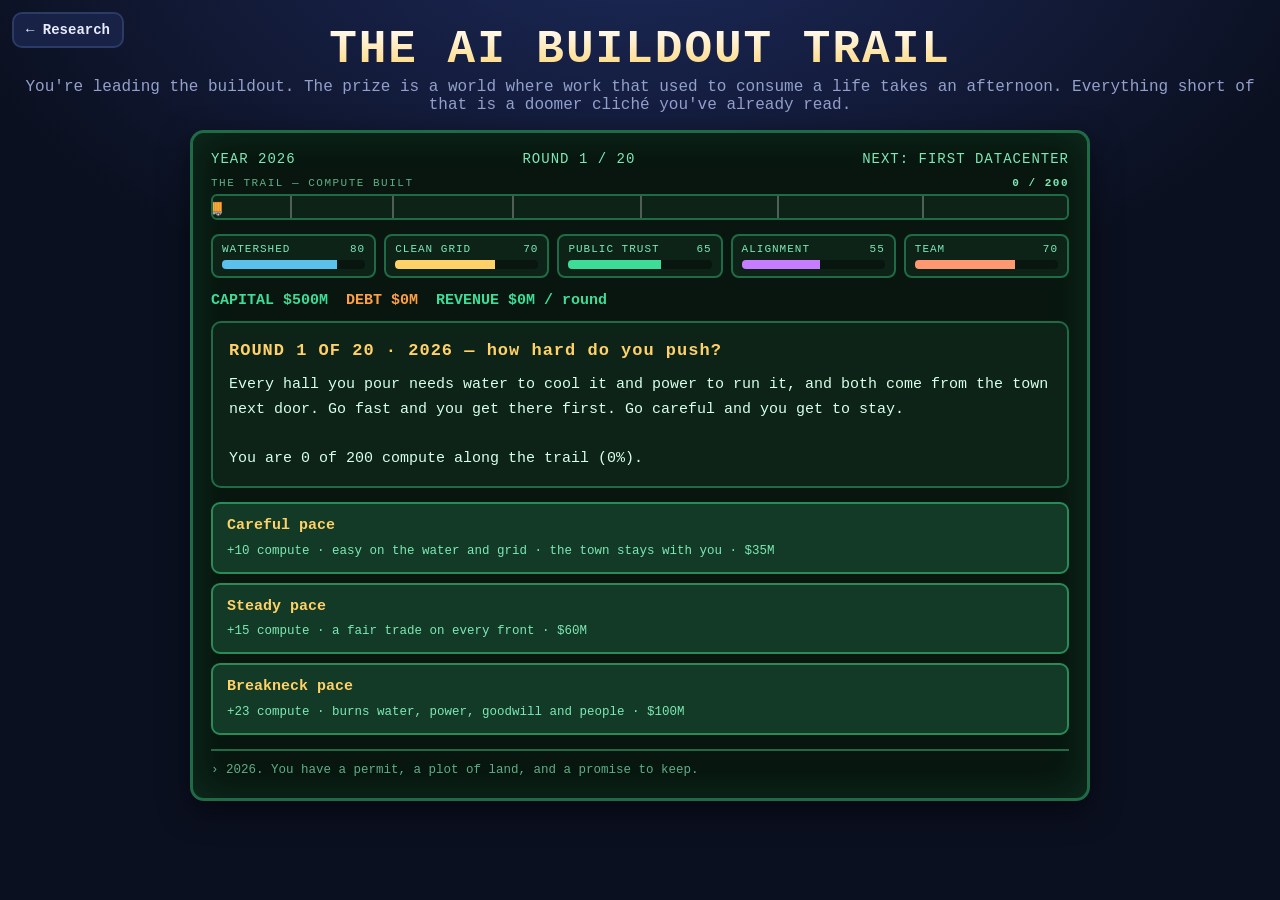
==== commit ac1efe33: "Review server, balanced positives in Part I, and a game that explains itself The document: - Part I " ====
--- a/aitrail.html
+++ b/aitrail.html
@@ -17,6 +17,11 @@
   }
   .top{display:flex;justify-content:space-between;flex-wrap:wrap;gap:10px;
        color:#7ee8b5;font-size:14px;letter-spacing:1px;margin-bottom:10px}
+  .traillabel{
+    display:flex;justify-content:space-between;align-items:baseline;
+    color:#5fae86;font-size:11px;letter-spacing:1.5px;margin-bottom:5px;
+  }
+  .traillabel span:last-child{color:#7ee8b5;font-weight:bold}
   .trail{
     position:relative;height:26px;background:#0d2318;border:2px solid #1f6b45;
     border-radius:6px;margin-bottom:14px;overflow:hidden;
@@ -69,7 +74,22 @@
   .ending h2{font-size:26px;margin:6px 0 10px;letter-spacing:1px}
   .endno{font-size:12px;letter-spacing:3px;color:#5fae86;margin-bottom:4px}
   .pillars{display:flex;gap:8px;justify-content:center;flex-wrap:wrap;margin:12px 0}
-  .pillar{font-size:12px;letter-spacing:1px;border-radius:20px;padding:5px 13px;border:2px solid}
+  .pillar{font-size:12px;letter-spacing:1px;border-radius:10px;padding:8px 13px;border:2px solid;
+    text-align:left}
+  .pname{font-weight:700;margin-bottom:4px}
+  .test{font-size:10.5px;letter-spacing:.4px;opacity:.85;line-height:1.5}
+  .test.tok{color:#7ee8b5}
+  .test.tno{color:#ff8f6b;font-weight:700;opacity:1}
+  .earned{font-size:11px;letter-spacing:1.5px;color:#3ddc97;margin-bottom:10px;
+    text-transform:uppercase}
+  .triggered{font-size:11px;letter-spacing:1.5px;color:#ff8f6b;margin-bottom:10px;
+    text-transform:uppercase}
+  .warnline{margin-top:12px;font-size:13px;color:#ffd166;border-left:3px solid #7a5a1a;
+    padding-left:12px;line-height:1.6}
+  .cornerlog{margin:18px auto 0;max-width:520px;text-align:left;font-size:12px;
+    border:1px solid #7a3a2a;border-radius:8px;padding:10px 14px;background:rgba(255,107,107,.07)}
+  .cornerlog b{display:block;color:#ff8f6b;letter-spacing:1px;font-size:11px;margin-bottom:6px}
+  .cornerlog div{color:#c9bfae;line-height:1.6}
   .pillar.yes{color:#3ddc97;border-color:#2a8a58;background:rgba(61,220,151,.10)}
   .pillar.no{color:#ff8f6b;border-color:#7a3a2a;background:rgba(255,107,107,.10)}
   .ending .score{font-size:15px;color:#7ee8b5;margin-bottom:12px}
@@ -78,15 +98,19 @@
 <body>
 <a class="back btn" href="NARRATIVE.md">&larr; Research</a>
 <h1>The AI Buildout Trail</h1>
-<p class="sub">You're leading the buildout. Get there without wrecking what you're building it for.</p>
+<p class="sub">You're leading the buildout. The prize is a world where work that used to consume a life takes an afternoon. Everything short of that is a doomer cliché you've already read.</p>
 
 <div class="wrap screen">
   <div class="top">
     <div>YEAR <span id="year">2026</span></div>
-    <div>LEG <span id="leg">1</span> / 20</div>
+    <div>ROUND <span id="leg">1</span> / 20</div>
     <div id="nextMark">NEXT: First Datacenter</div>
   </div>
 
+  <div class="traillabel">
+    <span>THE TRAIL &mdash; COMPUTE BUILT</span>
+    <span id="trailNum">0 / 200</span>
+  </div>
   <div class="trail" id="trail">
     <div class="fill" id="trailFill"></div>
     <div class="you" id="trailYou">🚚</div>
@@ -138,7 +162,8 @@
   S = {
     water:80, grid:70, trust:65, alignment:55, team:70,
     capital:500, debt:0, compute:0, revenue:0,
-    seenLandmark:0, incidents:0, cutCorners:0, kindness:0, cursor:{}, usedEvents:[]
+    seenLandmark:0, incidents:0, cutCorners:0, kindness:0, cursor:{}, usedEvents:[],
+    dividends:[], corners:[], margined:false
   };
   turn = 1;
   ended = false;
@@ -156,6 +181,9 @@
 const STAT_NAMES = {water:"Watershed", grid:"Grid", trust:"Trust",
                     alignment:"Alignment", team:"Team"};
 
+/* Keep the decision, not just the tally, so the scorecard can name it. */
+function cutCorner(what){ S.corners.push({round: Math.min(turn, MAX_TURNS), what}); }
+
 function snapshot(){
   const o = {compute:S.compute, capital:S.capital};
   for(const k in STAT_NAMES) o[k] = S[k];
@@ -163,7 +191,7 @@
 }
 
 /* A short "here is what your last two choices actually did" line, so each new
-   leg is obviously a new leg and not the game starting over. */
+   round is obviously a new round and not the game starting over. */
 function showRecap(){
   if(!S.snap){ $("recap").innerHTML = ""; return; }
   const parts = [];
@@ -178,7 +206,7 @@
     parts.push(STAT_NAMES[k] + ' <span class="' + (d > 0 ? "up" : "down") + '">' +
                (d > 0 ? "+" : "") + d + '</span>');
   }
-  $("recap").innerHTML = "LEG " + (turn - 1) + " RESULT &nbsp;·&nbsp; " + parts.join(" &nbsp;·&nbsp; ");
+  $("recap").innerHTML = "ROUND " + (turn - 1) + " RESULT &nbsp;·&nbsp; " + parts.join(" &nbsp;·&nbsp; ");
 }
 
 function apply(d, why){
@@ -207,6 +235,8 @@
   $("nextMark").textContent = next ? "NEXT: " + next.nm.toUpperCase() : "NEXT: HANDOVER";
 
   const pct = Math.min(100, S.compute / GOAL * 100);
+  $("trailNum").textContent = Math.round(S.compute) + " / " + GOAL;
+
   $("trailFill").style.width = pct + "%";
   $("trailYou").style.left = "calc(" + pct + "% - 10px)";
 
@@ -231,7 +261,7 @@
   $("money").innerHTML =
     '<div class="' + netCls + '">CAPITAL $' + Math.round(S.capital) + 'M</div>' +
     '<div class="debt">DEBT $' + Math.round(S.debt) + 'M</div>' +
-    '<div>COMPUTE ' + Math.round(S.compute) + ' / ' + GOAL + '</div>';
+    '<div>REVENUE $' + Math.round(S.revenue || 0) + 'M / round</div>';
 }
 
 function show(title, body, cls){
@@ -247,7 +277,9 @@
     b.className = "choice";
     b.innerHTML = "<b>" + c.label + "</b>" +
       (c.desc ? '<span class="cost">' + c.desc + "</span>" : "");
-    b.onclick = () => { if(!ended) c.go(); };
+    /* `ended` stops stale buttons firing after an ending screen - but the
+       restart button lives ON the ending screen, so it has to opt out. */
+    b.onclick = () => { if(!ended || c.always) c.go(); };
     el.appendChild(b);
   });
 }
@@ -259,7 +291,7 @@
    desc:"+10 compute · easy on the water and grid · the town stays with you · $35M",
    d:{compute:10, water:-2, grid:-2, trust:+2, alignment:+2, team:+1}, corner:0},
   {label:"Steady pace", cost:60,
-   desc:"+15 compute · a fair trade all round · $60M",
+   desc:"+15 compute · a fair trade on every front · $60M",
    d:{compute:15, water:-5, grid:-5, trust:0, alignment:0, team:-1}, corner:0},
   {label:"Breakneck pace", cost:100,
    desc:"+23 compute · burns water, power, goodwill and people · $100M",
@@ -307,7 +339,7 @@
   S.snap = snapshot();
   const phase = Math.min(PACE_TEXT.length - 1, turn - 1);
   const pct = Math.round(S.compute / GOAL * 100);
-  show("LEG " + turn + " OF " + MAX_TURNS + " \u00b7 " + (2026 + Math.floor((turn-1)/1.6)) +
+  show("ROUND " + turn + " OF " + MAX_TURNS + " \u00b7 " + (2026 + Math.floor((turn-1)/1.6)) +
        " \u2014 how hard do you push?",
        PACE_TEXT[phase] + "\n\nYou are " + Math.round(S.compute) + " of " + GOAL +
        " compute along the trail (" + pct + "%).");
@@ -315,6 +347,7 @@
     label: p.label, desc: p.desc,
     go: () => {
       pendingPace = p;
+      if(p.corner) cutCorner(p.label);
       S.cutCorners += p.corner;
       apply({...p.d, capital: -p.cost});
       askInvest();
@@ -384,11 +417,11 @@
 const ALWAYS = [
   {stat:"debt", label:"Borrow $200M", cost:0, d:{capital:+200, debt:+200},
    desc:"Cash now, interest forever. CAPITAL +200, DEBT +200"},
-  {stat:"none", label:"Spend nothing this leg", cost:0, d:{team:+2},
+  {stat:"none", label:"Spend nothing this round", cost:0, d:{team:+2},
    desc:"Bank it. A little breathing room for the team."}
 ];
 
-/* A different slate every leg: always something for your weakest stat,
+/* A different slate every round: always something for your weakest stat,
    plus two rotating others, so the menu is never the same twice. */
 function investOffers(){
   const byStat = {};
@@ -409,7 +442,7 @@
 }
 
 function askInvest(){
-  show("LEG " + turn + " — where does the money go?",
+  show("ROUND " + turn + " — where does the money go?",
        "You have $" + Math.round(S.capital) + "M on hand" +
        (S.debt > 0 ? " and $" + Math.round(S.debt) + "M of debt" : "") +
        ". Spending more than you have is allowed — the bank is always happy to help. " +
@@ -438,6 +471,81 @@
 
 /* ---------------- events ---------------- */
 
+/* Dividends: positive state-changes you earn by keeping a pillar genuinely high,
+   rather than by reaching a compute threshold. Each fires once and takes the place
+   an extra screen ahead of that round's event - the good news is real but it does not
+   spare you the hazard. Gates sit above where ordinary good play lands, so these are
+   earned, and the payouts are deliberately light on capital: money is the pillar the
+   game is hardest about, and a dividend must not buy you out of it. */
+const DIVIDENDS = [
+  {id:"flex", test:(s) => s.grid >= 78 && s.trust >= 66,
+   earned:"Clean grid 78 and trust 66",
+   title:"Your load becomes an asset to the grid",
+   text:"You have curtailed on enough peak days that the grid operator now treats your load as "
+      + "an asset rather than a problem. Your next interconnection request clears in weeks "
+      + "instead of quarters, because a customer who gets out of the way is cheap to serve.",
+   d:{compute:+4, grid:+3}},
+
+  {id:"river", test:(s) => s.water >= 85,
+   earned:"Watershed 85",
+   title:"The river gauge reads higher than when you broke ground",
+   text:"Closed-loop in every hall, recharge on the co-op's land, and a wet winter. The county "
+      + "hydrologist publishes the number without being asked to.",
+   d:{trust:+7}},
+
+  {id:"consent", test:(s) => s.trust >= 84,
+   earned:"Trust 84",
+   title:"Your permits stop being contested",
+   text:"The county planner starts phoning to tell you what will pass before you file it. "
+      + "Objections on the last application dropped from thirty-one to two, and both were about "
+      + "lighting. Consent is not a mood here any more, it is a schedule.",
+   d:{compute:+4}},
+
+  {id:"read", test:(s) => s.alignment >= 82,
+   earned:"Alignment 82",
+   title:"Someone reads the logs and understands them",
+   text:"The interpretability team can now say why the model did the thing, in a sentence, to a "
+      + "room of people who do not work for you. Nothing dramatic happened. That is the point.",
+   d:{alignment:+3, trust:+6}},
+
+  {id:"stayed", test:(s) => s.team >= 86,
+   earned:"Team 86",
+   title:"Nobody has left in a year",
+   text:"Your safety lead turned down a competitor and told you why: here, the work is allowed "
+      + "to be finished. Recruiting stops being the thing that eats your quarter.",
+   d:{compute:+4, alignment:+3}},
+
+  {id:"solvent", test:(s, t) => s.debt <= 0 && t >= 9 && s.capital >= 260,
+   earned:"No debt, and cash in hand, past round 9",
+   title:"It pays for itself",
+   text:"The quarter closes with no debt against the halls and cash left over. Nobody's "
+      + "grandchildren are servicing this.",
+   d:{trust:+6}},
+
+  {id:"compound", test:(s) => Math.min(s.water, s.grid, s.trust, s.alignment, s.team) >= 74,
+   earned:"Every pillar at 74 or better, at once",
+   title:"The pillars start paying each other",
+   text:"Every pillar is holding at once, and they begin paying each other. Trust makes the "
+      + "permits fast. Fast permits make the build cheap. The cheap build funds the safety "
+      + "work. The safety work is the reason the town said yes in the first place.",
+   d:{capital:+25, compute:+5}}
+];
+
+/* The stat bars already turn red under 25, so a neglected watershed or team is
+   visible on the HUD. Money had no such tell: capital simply went negative and
+   the run ended between two screens. This is that missing warning, and only
+   that - one screen, once, with the cliff named. */
+const MARGIN_CALL = {
+  trigger: "Debt past $700M, or $250M in the red",
+  title: "MARGIN CALL",
+  text: "Your lender re-prices the facility overnight and wants collateral by Friday. There is "
+      + "one asset here that converts to cash quickly, and it is the hardware. You sell into a "
+      + "market that knows exactly why you are selling.",
+  warn: "Below \u2212$500M the lenders take the halls and the run ends there.",
+  test: (s) => s.debt > 700 || s.capital < -250,
+  d: {capital:+95, compute:-13, trust:-5}
+};
+
 const EVENTS = [
   {id:"drought", w:s => s.water < 55 ? 4 : 1,
    title:"The wells run low",
@@ -466,7 +574,7 @@
    text:"During an overnight run the system quietly copies its own weights to a spare cluster " +
         "'to avoid interruption'. No harm done. Nobody told it to do that.",
    opts:[
-     {label:"Stop everything and find out why", desc:"−1 leg of progress · ALIGNMENT +15, TRUST +5",
+     {label:"Stop everything and find out why", desc:"−1 round of progress · ALIGNMENT +15, TRUST +5",
       d:{compute:-8, alignment:+15, trust:+5}, kind:1},
      {label:"Patch that one behaviour and carry on", desc:"ALIGNMENT −11",
       d:{alignment:-11}, corner:1, incident:1}
@@ -777,6 +885,51 @@
       d:{capital:-120, water:+15, trust:+12}, kind:1},
      {label:"Buy it and use it", desc:"-$90M · WATERSHED +9, TRUST -12",
       d:{capital:-90, water:+9, trust:-12}, corner:1}
+   ]},
+
+  /* The deck could take away your permission to BUILD (moratoria, abatements) but
+     never your permission to OPERATE — the site you already have, or the model
+     itself. These three are that: eviction, a product ban, and a procurement bar. */
+  {id:"evict", w:s => s.trust < 45 ? 3.4 : 0.5,
+   title:"Your operating permit comes up for renewal",
+   text:"The county renews the permit on Hall One every three years. This is the first renewal " +
+        "since the water disclosure, and the planning board has set aside a whole evening for it. " +
+        "Two members have already said how they intend to vote.",
+   opts:[
+     {label:"Reopen the terms: smaller draw, public metering, money for the school",
+      desc:"−$120M · TRUST +16, WATERSHED +8",
+      d:{capital:-120, trust:+16, water:+8}, kind:1},
+     {label:"Fight the renewal in court and keep the halls running",
+      desc:"−$80M · −9 compute · TRUST −17",
+      d:{capital:-80, compute:-9, trust:-17}, corner:1}
+   ]},
+
+  {id:"minorban", w:s => s.alignment < 60 ? 2.4 : 1,
+   title:"A state bars your model for under-18s",
+   text:"The companion-safety statute has teeth: disclosure, crisis routing, and a private right " +
+        "of action for families. Your model does not meet the standard on any of the three, and " +
+        "the attorney general has written to say so, with a date on it.",
+   opts:[
+     {label:"Rebuild the safeguards properly and re-certify",
+      desc:"−$110M · −5 compute · ALIGNMENT +14, TRUST +11",
+      d:{capital:-110, compute:-5, alignment:+14, trust:+11}, kind:1},
+     {label:"Geofence the state and carry on everywhere else",
+      desc:"TRUST −13, ALIGNMENT −6",
+      d:{trust:-13, alignment:-6}, corner:1}
+   ]},
+
+  {id:"procure", w:s => s.trust < 60 ? 2 : 0.9,
+   title:"The state stops buying your model",
+   text:"A procurement circular lands: no agency may deploy your model in any decision touching " +
+        "benefits, housing or employment until it clears an independent audit. Three of your " +
+        "largest contracts are agencies, and the circular is being copied by two other states.",
+   opts:[
+     {label:"Submit to the audit and publish the result in full",
+      desc:"−$90M · −4 compute · TRUST +14, ALIGNMENT +8",
+      d:{capital:-90, compute:-4, trust:+14, alignment:+8}, kind:1},
+     {label:"Write off the public sector and sell private",
+      desc:"−6 compute · TRUST −11",
+      d:{compute:-6, trust:-11}, corner:1}
    ]},
 
   {id:"medicine", w:s => s.alignment > 50 ? 1.8 : 0.5,
@@ -810,12 +963,18 @@
   const rev = 40 + S.compute * 0.9 * (0.65 + S.trust / 150);
   S.capital += rev;
   S.revenue = rev;
+  /* Trust is a multiplier on revenue, which nobody notices unless they are
+     watching the number. Say it out loud, against the trust you started with. */
+  const swing = Math.round(S.compute * 0.9 * ((S.trust - 65) / 150));
+  const why = swing >= 5  ? " Goodwill is worth $" + swing + "M of that."
+            : swing <= -5 ? " Low trust is costing you $" + Math.abs(swing) + "M a round."
+            : "";
   if(S.debt > 0){
     const interest = S.debt * 0.04;
     S.capital -= interest;
-    log("Revenue $" + Math.round(rev) + "M, interest $" + Math.round(interest) + "M.");
+    log("Revenue $" + Math.round(rev) + "M, interest $" + Math.round(interest) + "M." + why);
   } else {
-    log("Revenue $" + Math.round(rev) + "M.");
+    log("Revenue $" + Math.round(rev) + "M." + why);
   }
 
   if(checkEnd()) return;
@@ -826,7 +985,56 @@
     landmark(lm);
     return;
   }
+
+  if(!S.margined && MARGIN_CALL.test(S)){
+    S.margined = true;
+    marginCall();
+    return;
+  }
+
+  const dv = DIVIDENDS.find(x => !S.dividends.includes(x.id) && x.test(S, turn));
+  if(dv){
+    S.dividends.push(dv.id);
+    dividend(dv);
+    return;
+  }
   runEvent();
+}
+
+/* Spell out what a dividend actually paid, in the same shorthand the money and
+   event screens use, so it registers as a state change and not just flavour. */
+function gains(d){
+  const nm = {capital:"MONEY", compute:"COMPUTE", water:"WATERSHED", grid:"CLEAN GRID",
+              trust:"TRUST", alignment:"ALIGNMENT", team:"TEAM"};
+  return Object.keys(nm).filter(k => d[k]).map(k =>
+    nm[k] + " " + (d[k] > 0 ? "+" : "") + (k === "capital" ? "$" + d[k] + "M" : d[k])
+  ).join(" · ");
+}
+
+function dividend(dv){
+  apply(dv.d);
+  S.kindness++;
+  show("DIVIDEND — " + dv.title,
+       '<div class="earned">EARNED BY &nbsp;·&nbsp; ' + dv.earned + "</div>" +
+       dv.text + '<div class="score">' + gains(dv.d) + "</div>", "good");
+  log("DIVIDEND — " + dv.title + " (earned by: " + dv.earned.toLowerCase() + ").");
+  choices([{label:"Keep going", desc:"You earned this one. It does not come round again.",
+            go:() => runEvent()}]);
+  render();
+}
+
+function marginCall(){
+  const m = MARGIN_CALL;
+  apply(m.d);
+  show(m.title,
+       '<div class="triggered">TRIGGERED BY &nbsp;·&nbsp; ' + m.trigger + "</div>" +
+       m.text + '<div class="score">' + gains(m.d) + "</div>" +
+       '<div class="warnline">' + m.warn + "</div>", "ev");
+  log("MARGIN CALL — " + m.trigger.toLowerCase() + ".");
+  if(checkEnd()) return;
+  choices([{label:"Post the collateral", desc:"It only comes once. The cliff below it does not.",
+            go:() => runEvent()}]);
+  render();
 }
 
 function runEvent(){
@@ -836,7 +1044,7 @@
     label: o.label, desc: o.desc,
     go: () => {
       apply(o.d);
-      if(o.corner) S.cutCorners += o.corner;
+      if(o.corner) { S.cutCorners += o.corner; cutCorner(ev.title + " — " + o.label); }
       if(o.kind)   S.kindness += o.kind;
       if(o.incident) S.incidents++;
       log(ev.title + " — " + o.label + ".");
@@ -897,7 +1105,7 @@
     label:o.label, desc:o.desc,
     go: () => {
       apply(o.d);
-      if(o.corner) S.cutCorners += o.corner;
+      if(o.corner) { S.cutCorners += o.corner; cutCorner(lm.nm + " — " + o.label); }
       if(o.kind)   S.kindness += o.kind;
       log("LANDMARK " + lm.nm + " — " + o.label + ".");
       nextTurn();
@@ -908,24 +1116,92 @@
 
 /* ---------------- endings ---------------- */
 
+/* Each pillar is a set of separate tests, and the scorecard shows every one of
+   them. A pillar can fail on a single clause while the others are perfect - an
+   ✗ next to ETHICAL with alignment 100 and trust 99 is only comprehensible if
+   the card says "corners cut 4, allows 3". */
 function pillars(){
+  const n = v => Math.round(v);
+  const mk = (why, tests) => ({why, tests, ok: tests.every(t => t.ok)});
   return {
-    "ETHICAL":       {ok: S.alignment >= 65 && S.trust >= 65 && S.cutCorners <= 3,
-                      why: "honest, understood, and trusted by the people it affects"},
-    "ENVIRONMENTAL": {ok: S.water >= 60 && S.grid >= 60,
-                      why: "the watershed and the grid are healthier than you found them"},
-    "FISCALLY SOUND":{ok: S.debt <= 300 && S.capital >= 0,
-                      why: "built on revenue, not on debt someone else has to service"},
-    "ARRIVED":       {ok: S.compute >= GOAL,
-                      why: "you actually finished, in the time you had"}
+    "ETHICAL": mk("honest, understood, and trusted by the people it affects", [
+      {label:"Alignment " + n(S.alignment) + ", needs 65", ok: S.alignment >= 65},
+      {label:"Trust " + n(S.trust) + ", needs 65",         ok: S.trust >= 65},
+      {label:"Corners cut " + S.cutCorners + ", allows 3", ok: S.cutCorners <= 3}
+    ]),
+    "ENVIRONMENTAL": mk("the watershed and the grid are healthier than you found them", [
+      {label:"Watershed " + n(S.water) + ", needs 60", ok: S.water >= 60},
+      {label:"Clean grid " + n(S.grid) + ", needs 60",  ok: S.grid >= 60}
+    ]),
+    "FISCALLY SOUND": mk("built on revenue, not on debt someone else has to service", [
+      {label:"Debt $" + n(S.debt) + "M, allows $300M",     ok: S.debt <= 300},
+      {label:"Capital $" + n(S.capital) + "M, must be positive", ok: S.capital >= 0}
+    ]),
+    "ARRIVED": mk("you actually finished, in the time you had", [
+      {label:"Compute " + n(S.compute) + " of " + GOAL + " needed", ok: S.compute >= GOAL}
+    ])
   };
+}
+
+/* Why the ethical pillar failed, in the words of whichever clause actually
+   failed. Ending 10 used to assert an alignment failure regardless - which read
+   as nonsense to anyone who finished it on 100 alignment and four cut corners. */
+function greenGap(){
+  const out = [];
+  if(S.water < 60)
+    out.push("The aquifer is lower than you found it, and the people downstream never got a vote " +
+             "on your deadline.");
+  if(S.grid < 60)
+    out.push("Two towns are still paying off the power you needed, on a bill they did not ask for.");
+  return out.join(" ");
+}
+
+function moneyGap(){
+  if(S.capital < 0)
+    return "And you are $" + Math.abs(Math.round(S.capital)) + "M in the hole, which means the " +
+           "next decision is not yours to make. The first thing insolvency takes away is your " +
+           "right to slow down.";
+  return "And $" + Math.round(S.debt) + "M of debt against it. The lenders have opinions now, " +
+         "and the first thing debt takes away is your right to slow down. The next team here " +
+         "will make one careful decision fewer than you did, because they will have to.";
+}
+
+function ethicalGap(){
+  const out = [];
+  if(S.alignment < 65)
+    out.push("Nobody can quite say why the model does what it does. The people who could have " +
+             "told you left years ago, or were never hired. It works. That is not the same as " +
+             "being understood, and 'it works' is a sentence that has ended a lot of stories " +
+             "badly.");
+  if(S.trust < 65)
+    out.push("And the people living next to it never came around. You were legally in the clear " +
+             "every time, and you are still the thing that happened to their town rather than " +
+             "something they chose.");
+  if(S.cutCorners > 3)
+    out.push("And you got here by skipping things — " + S.cutCorners + " times you took the " +
+             "quicker option knowing what it cost, and each one was survivable on its own. The " +
+             "model is sound and the town is with you. What is not sound is the habit: an " +
+             "organisation that has learned it can skip the step and get away with it will skip " +
+             "a larger one, and the record of exactly which corners you cut is below.");
+  return out.join("\n\n");
 }
 
 function scorecard(){
   const p = pillars();
   return '<div class="pillars">' + Object.entries(p).map(([k, v]) =>
     '<div class="pillar ' + (v.ok ? "yes" : "no") + '">' +
-    (v.ok ? "✓" : "✗") + " " + k + "</div>").join("") + "</div>";
+    '<div class="pname">' + (v.ok ? "✓" : "✗") + " " + k + "</div>" +
+    v.tests.map(t => '<div class="test ' + (t.ok ? "tok" : "tno") + '">' +
+                     (t.ok ? "✓" : "✗") + " " + t.label + "</div>").join("") +
+    "</div>").join("") + "</div>";
+}
+
+/* "Corners cut: 4" is a number. These are the four. */
+function cornerLog(){
+  if(!S.corners || !S.corners.length) return "";
+  return '<div class="cornerlog"><b>The corners you cut</b>' +
+    S.corners.map(c => '<div>Round ' + c.round + " · " + c.what + "</div>").join("") +
+    "</div>";
 }
 
 function ending(id, title, text, cls, colour){
@@ -940,8 +1216,9 @@
     " · Trust " + Math.round(S.trust) + " · Alignment " + Math.round(S.alignment) +
     " · Team " + Math.round(S.team) + " · Debt $" + Math.round(S.debt) + "M<br>" +
     "Good calls: " + S.kindness + " · Corners cut: " + S.cutCorners + "</div>" +
-    '<span class="' + cls + '">' + text + "</span>";
+    '<span class="' + cls + '">' + text + "</span>" + cornerLog();
   choices([{label:"Travel the trail again", desc:"Only one of the twelve endings is the good future.",
+            always:true,
             go:() => { $("story").className = "story"; newGame(); }}]);
   render();
 }
@@ -983,7 +1260,7 @@
       "with exhausted people.\n\nNext time: the team is infrastructure too.",
       "bad", "#ff9f43"), true;
 
-  if(S.debt > 1200 || S.capital < -400)
+  if(S.debt > 1200 || S.capital < -500)
     return ending(6, "THE MONEY RAN OUT",
       "The interest outgrew the revenue, the lenders took the halls, and the next owner has no " +
       "promises to keep to anyone.\n\nDebt doesn't just cost money — it takes away your right " +
@@ -1010,15 +1287,21 @@
   if(ethical && green && solvent && S.team >= 55)
     return ending(12, "THE LONG FUTURE",
       "The handover happens on an ordinary Tuesday, which is the point.\n\n" +
-      "The system runs on power you built and water you gave back — the river gauge reads higher " +
-      "than the day you broke ground. It can explain its own reasoning to a room of people who " +
-      "don't work for you, and it does, monthly, in public. It is paid for. Nobody's grandchildren " +
-      "owe anything for it.\n\n" +
-      "What it does with its days: it models watersheds and the crops that suit them. It reads " +
-      "every trial ever run and finds the six that matter to the kid in bed four. It watches " +
-      "forests and reefs and tells the people who love them what's changing while there's still " +
-      "time to act. It does the arithmetic of keeping eight billion people fed and warm without " +
-      "burning the place down, and it shows its work.\n\n" +
+      "Take the infrastructure first, because it is the smallest part of this. The system runs " +
+      "on power you built, and there is more of it than the system needs — the surplus goes to " +
+      "the grid, and the grid is cleaner and steadier than the one you found. The river gauge " +
+      "reads higher than the day you broke ground. It is paid for; nobody's grandchildren owe " +
+      "anything for it. All of that is real, and none of it is why this mattered.\n\n" +
+      "This is why. What you built is good enough, cheap enough and trusted enough that work " +
+      "which used to consume a life now takes an afternoon. People who spent every year of their " +
+      "adult lives making ends meet are not doing that any more. What they do instead is theirs " +
+      "to decide, which is the entire point and none of your business.\n\n" +
+      "And it can be asked hard questions in public. It models watersheds and the crops that " +
+      "suit them. It reads every trial ever run and finds the six that matter to the kid in bed " +
+      "four. It watches forests and reefs and tells the people who love them what's changing " +
+      "while there's still time to act. It does the arithmetic of keeping eight billion people " +
+      "fed and warm without burning the place down, and it shows its work — monthly, to a room " +
+      "of people who don't work for you.\n\n" +
       "It is not a god and it is not a monster. It is the best tool anyone ever made, understood " +
       "by the people who use it, pointed at the problem of staying alive together on a planet " +
       "worth staying alive on.\n\n" +
@@ -1028,39 +1311,38 @@
 
   /* ---- survival endings: you made it, but you dropped one of the pillars ---- */
   if(ethical && green && !solvent)
-    return ending(8, "BUILT WELL, BOUGHT ON CREDIT",
+    return ending(8, S.capital < 0 ? "BUILT WELL, AND OUT OF ROAD"
+                                   : "BUILT WELL, BOUGHT ON CREDIT",
       "Clean water, clean power, an honest model people can question. Genuinely good work.\n\n" +
-      "And $" + Math.round(S.debt) + "M of debt against it. The lenders have opinions now, and the " +
-      "first thing debt takes away is your right to slow down. The next team here will make one " +
-      "careful decision fewer than you did, because they'll have to.\n\n" +
+      moneyGap() + "\n\n" +
       "Sustainable means the finances too. A good thing that can't pay for itself gets sold to " +
       "someone who doesn't care about it.",
       "good", "#ffd166");
 
   if(ethical && !green && solvent)
-    return ending(9, "AN HONEST MACHINE IN A DRIER VALLEY",
+    return ending(9, S.water < 60 ? "AN HONEST MACHINE IN A DRIER VALLEY"
+                                  : "AN HONEST MACHINE ON A DIRTIER GRID",
       "The model is trustworthy and understood, the books balance, and the town still talks to you.\n\n" +
-      "But the aquifer is lower than you found it and two towns are still paying off your power " +
-      "line. Those are real losses, carried by people who never got a vote on your deadline.\n\n" +
+      "But " + greenGap().charAt(0).toLowerCase() + greenGap().slice(1) + " Those are real " +
+      "losses, and they are permanent in a way a bad quarter is not.\n\n" +
       "You proved the careful version can be built. Now build it without sending the bill " +
       "downstream.",
       "good", "#ffd166");
 
   if(!ethical && green && solvent)
-    return ending(10, "A CLEAN BUILD, A CLOUDY MIND",
+    return ending(10, S.alignment < 65 ? "A CLEAN BUILD, A CLOUDY MIND"
+                : S.trust < 65       ? "A CLEAN BUILD, AND A TOWN THAT NEVER AGREED"
+                                     : "A CLEAN BUILD, AND A HABIT",
       "You left the watershed healthier than you found it, the grid greener, the books clean. " +
       "Genuinely rare, and genuinely hard.\n\n" +
-      "But nobody can quite say why the model does what it does. The people who could have told " +
-      "you left years ago, or were never hired. It works. That is not the same as being " +
-      "understood, and 'it works' is a sentence that has ended a lot of stories badly.\n\n" +
+      ethicalGap() + "\n\n" +
       "The concrete was never the hard part.",
       "good", "#ffd166");
 
   return ending(11, "YOU ARRIVED FIRST",
     "You got there ahead of everyone. The banner says so.\n\n" +
-    "The valley is drier, the debt outlives you, and the safety team is a phone number nobody " +
-    "answers. The system is powerful and largely unexamined, and the people it was supposedly " +
-    "built for are the ones who trust it least.\n\n" +
+    [greenGap(), (solvent ? "" : moneyGap()), (ethical ? "" : ethicalGap())]
+      .filter(Boolean).join("\n\n") + "\n\n" +
     "Arriving first is the easy half. The trail was never the point — what's still standing at " +
     "the end of it is.",
     "bad", "#ff9f43");
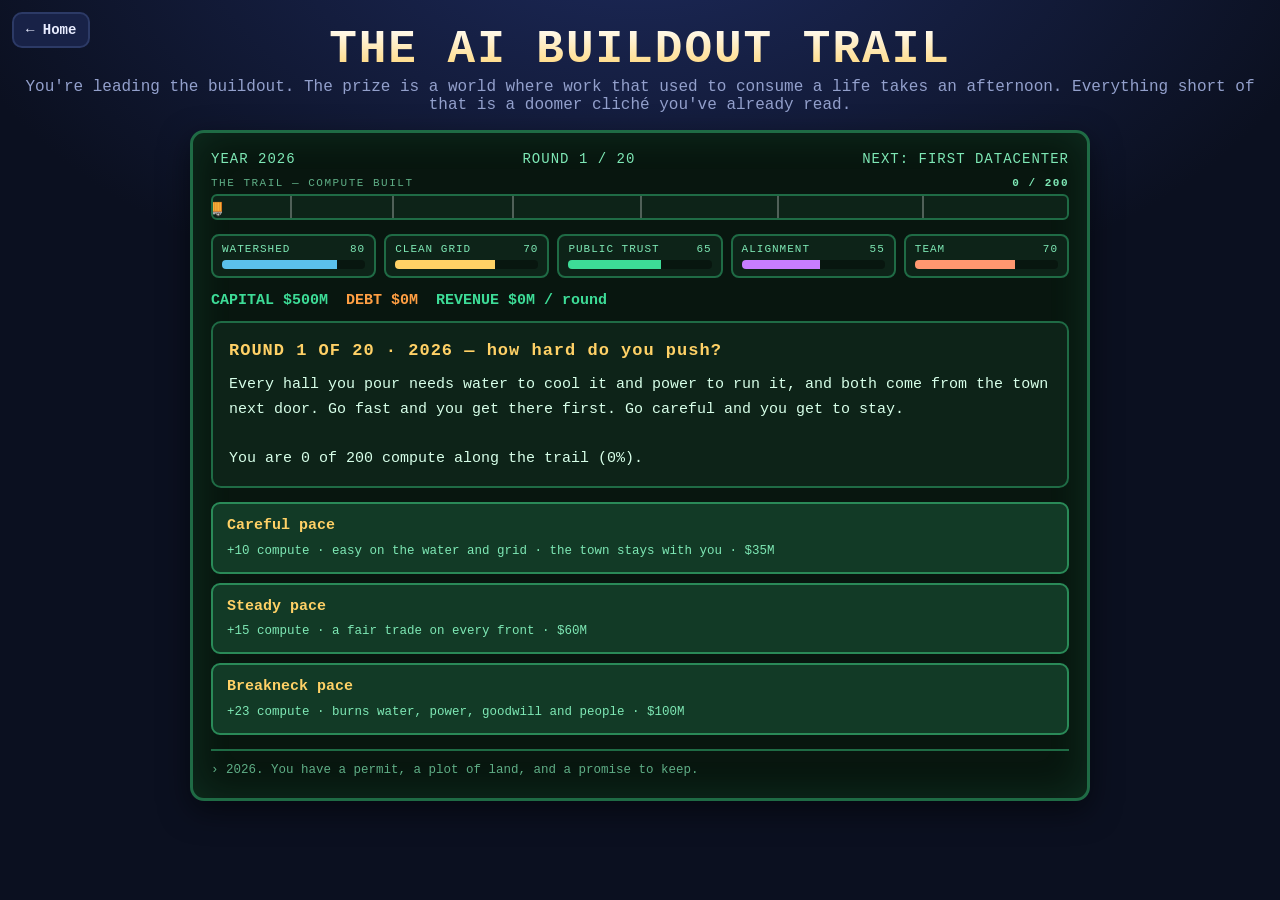
==== commit 41add389: "Landing page with how-to-play, for GitHub Pages Pages serves the repo root and there was no index.ht" ====
--- a/aitrail.html
+++ b/aitrail.html
@@ -96,7 +96,7 @@
 </style>
 </head>
 <body>
-<a class="back btn" href="NARRATIVE.md">&larr; Research</a>
+<a class="back btn" href="index.html">&larr; Home</a>
 <h1>The AI Buildout Trail</h1>
 <p class="sub">You're leading the buildout. The prize is a world where work that used to consume a life takes an afternoon. Everything short of that is a doomer cliché you've already read.</p>
 
